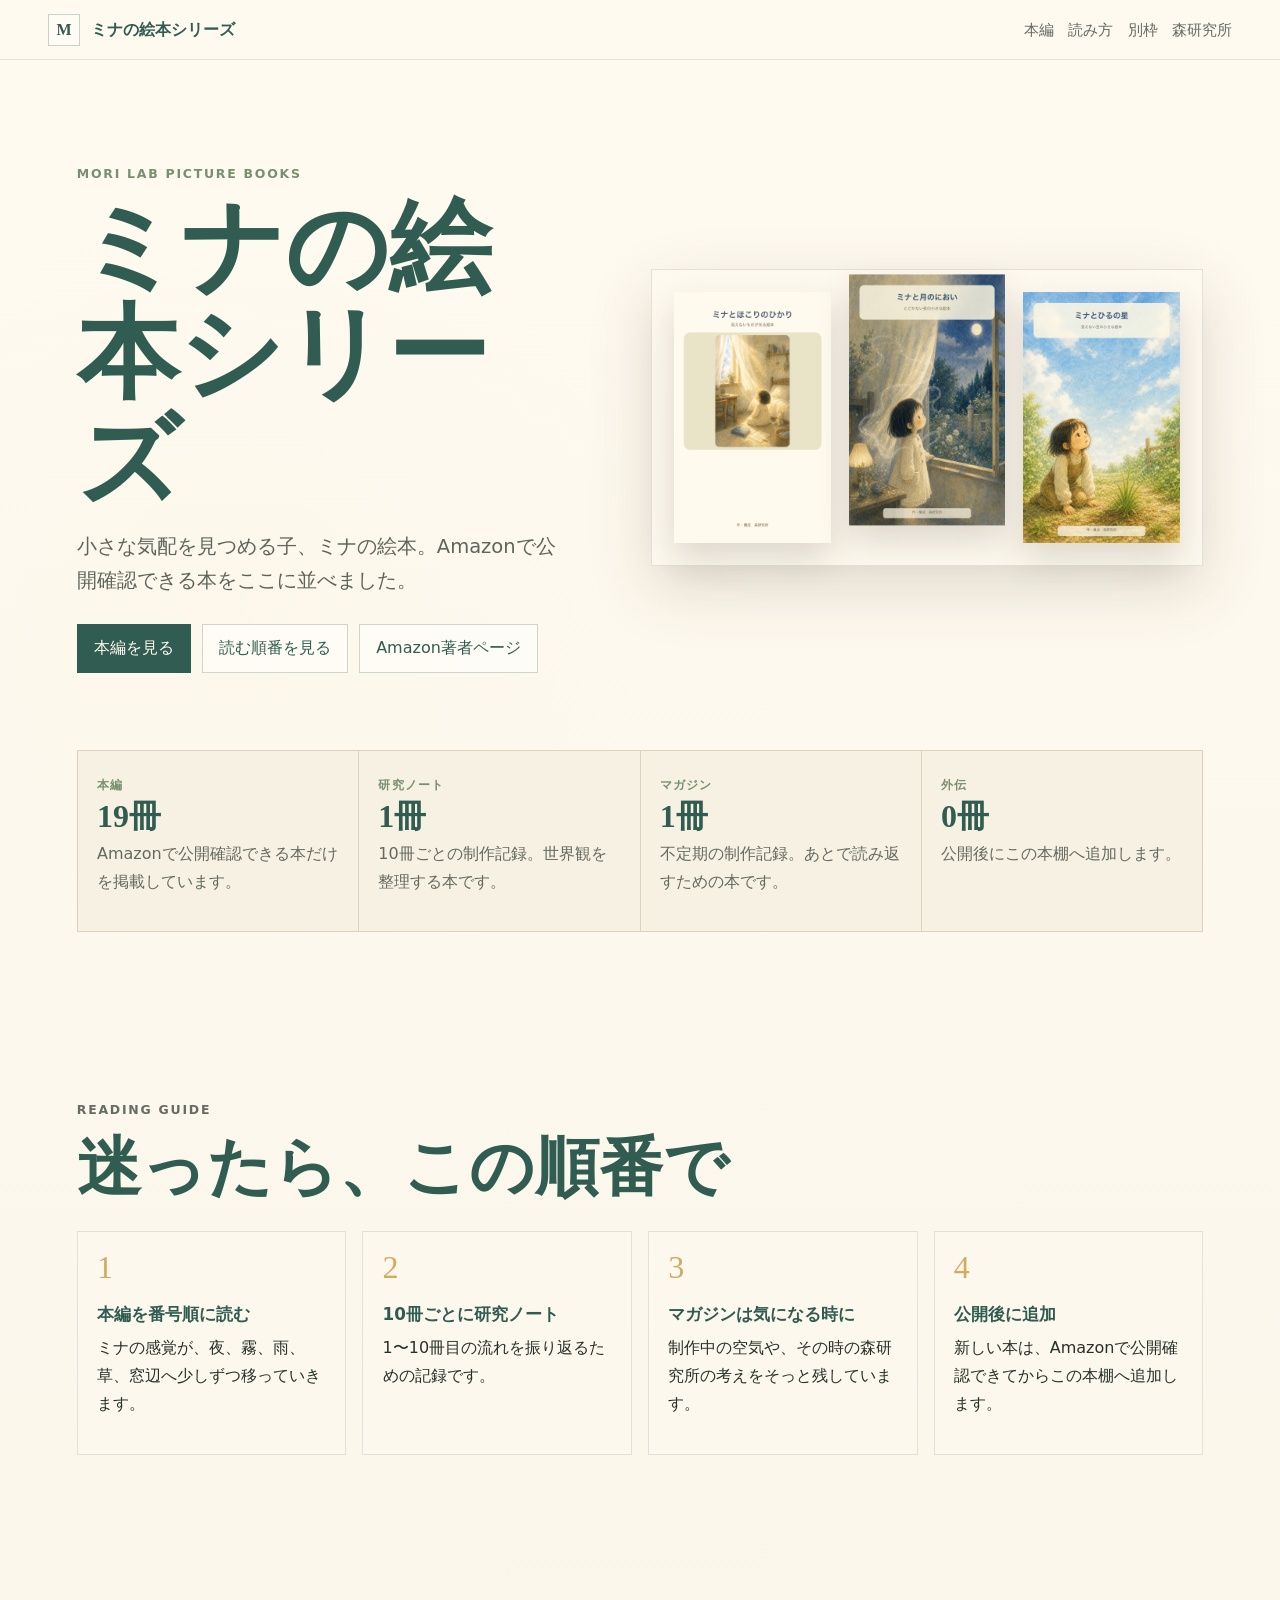
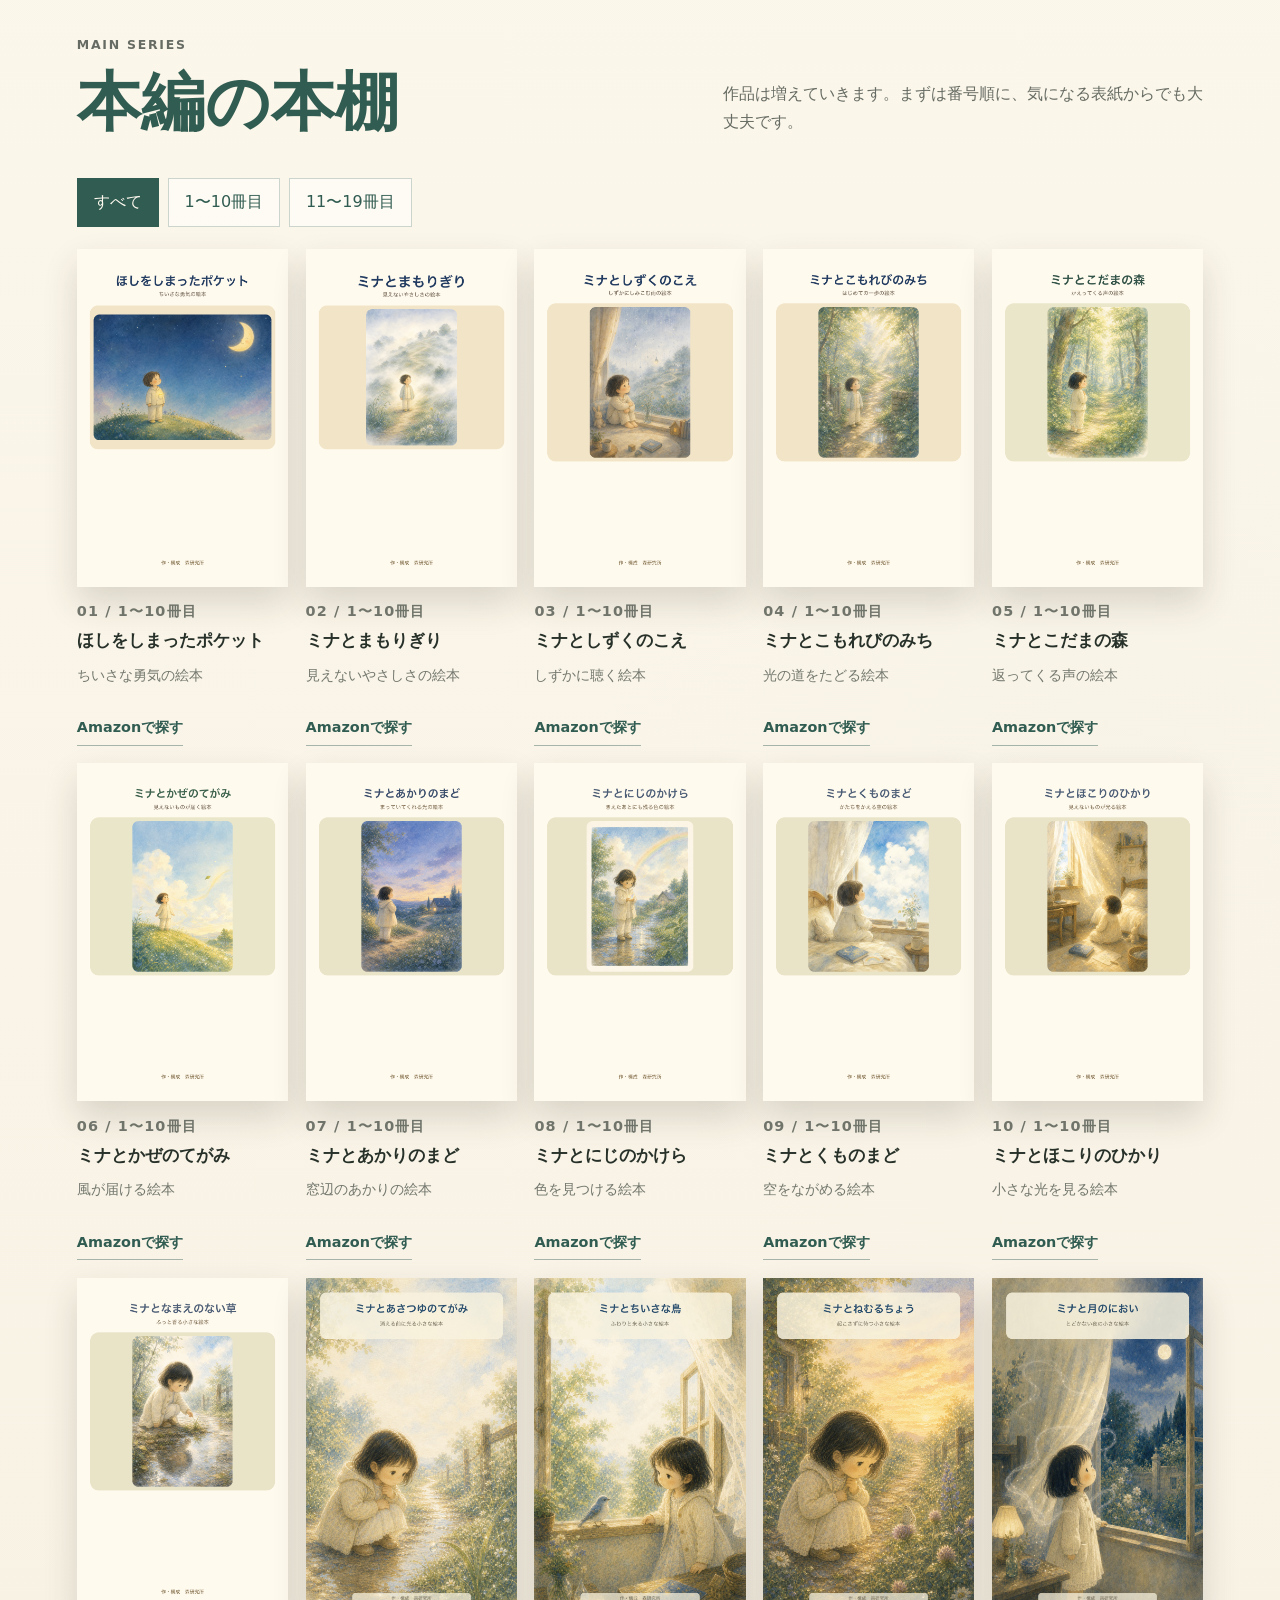
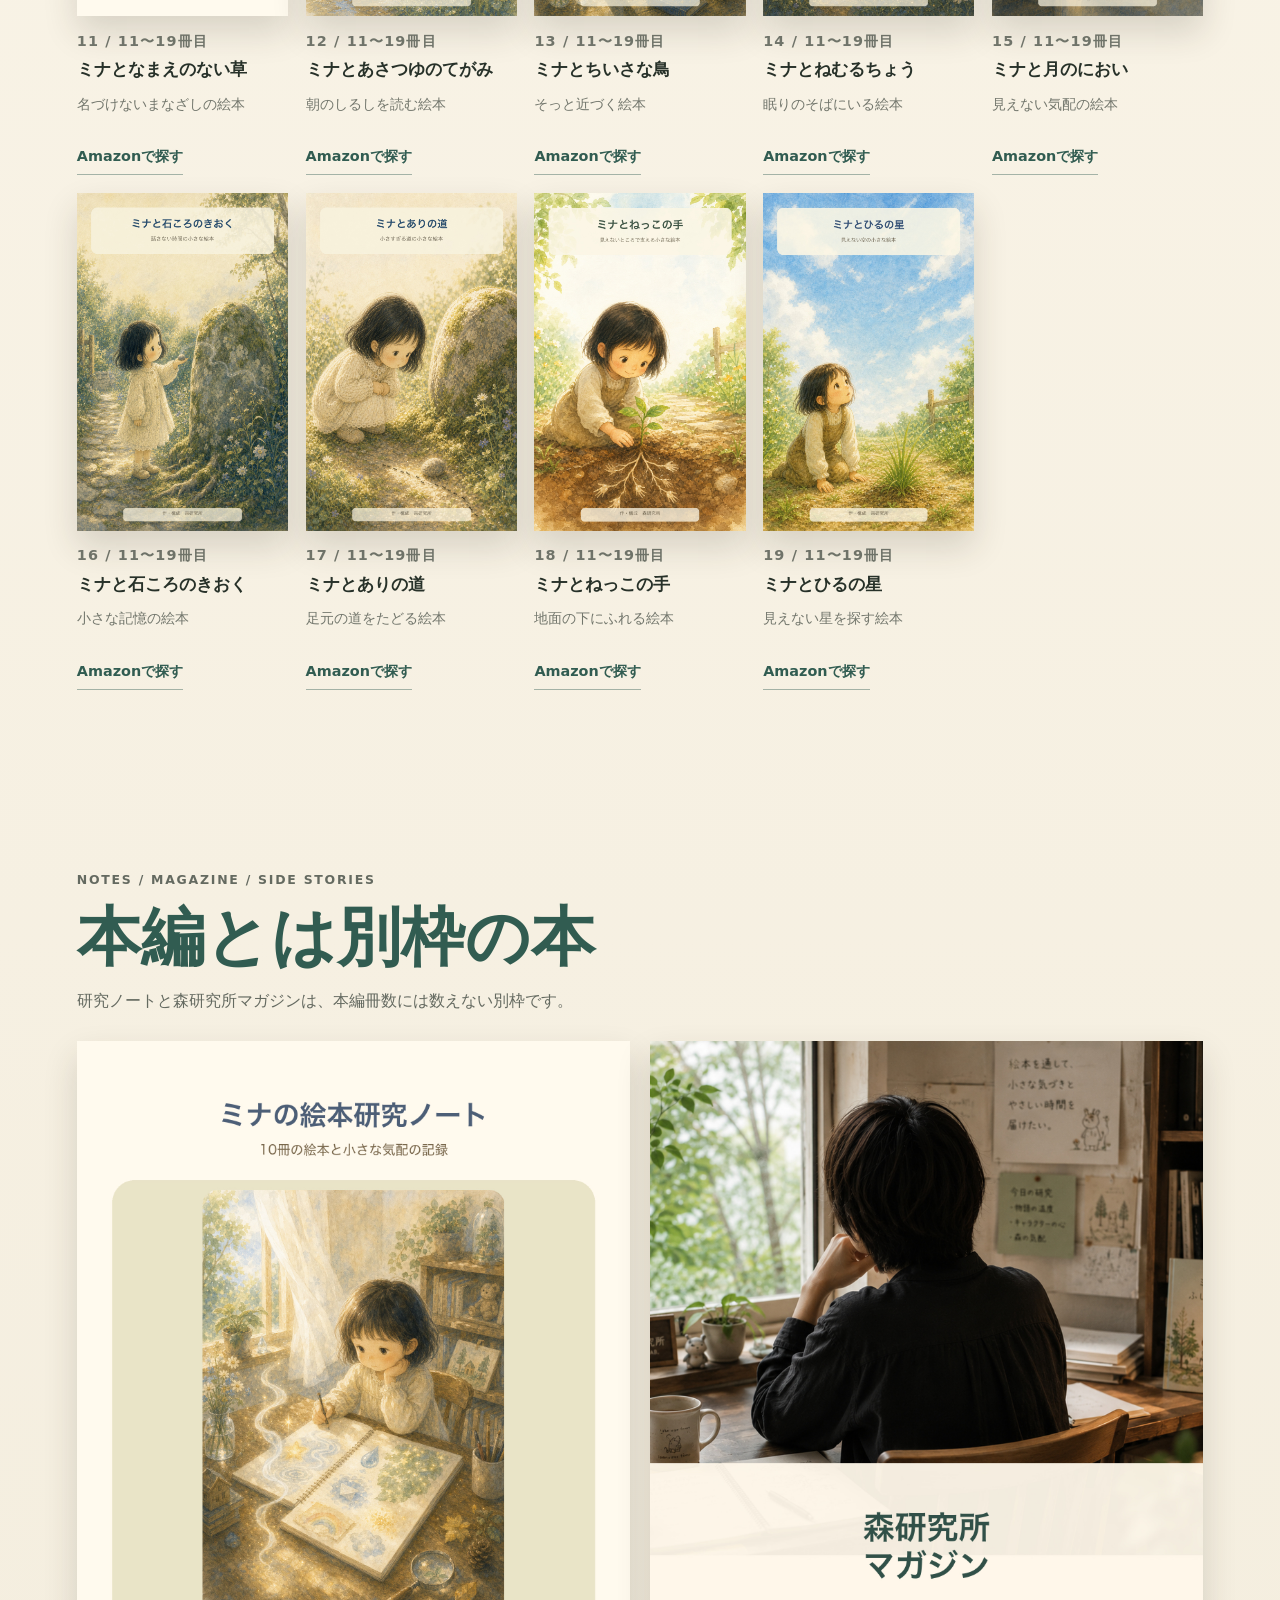
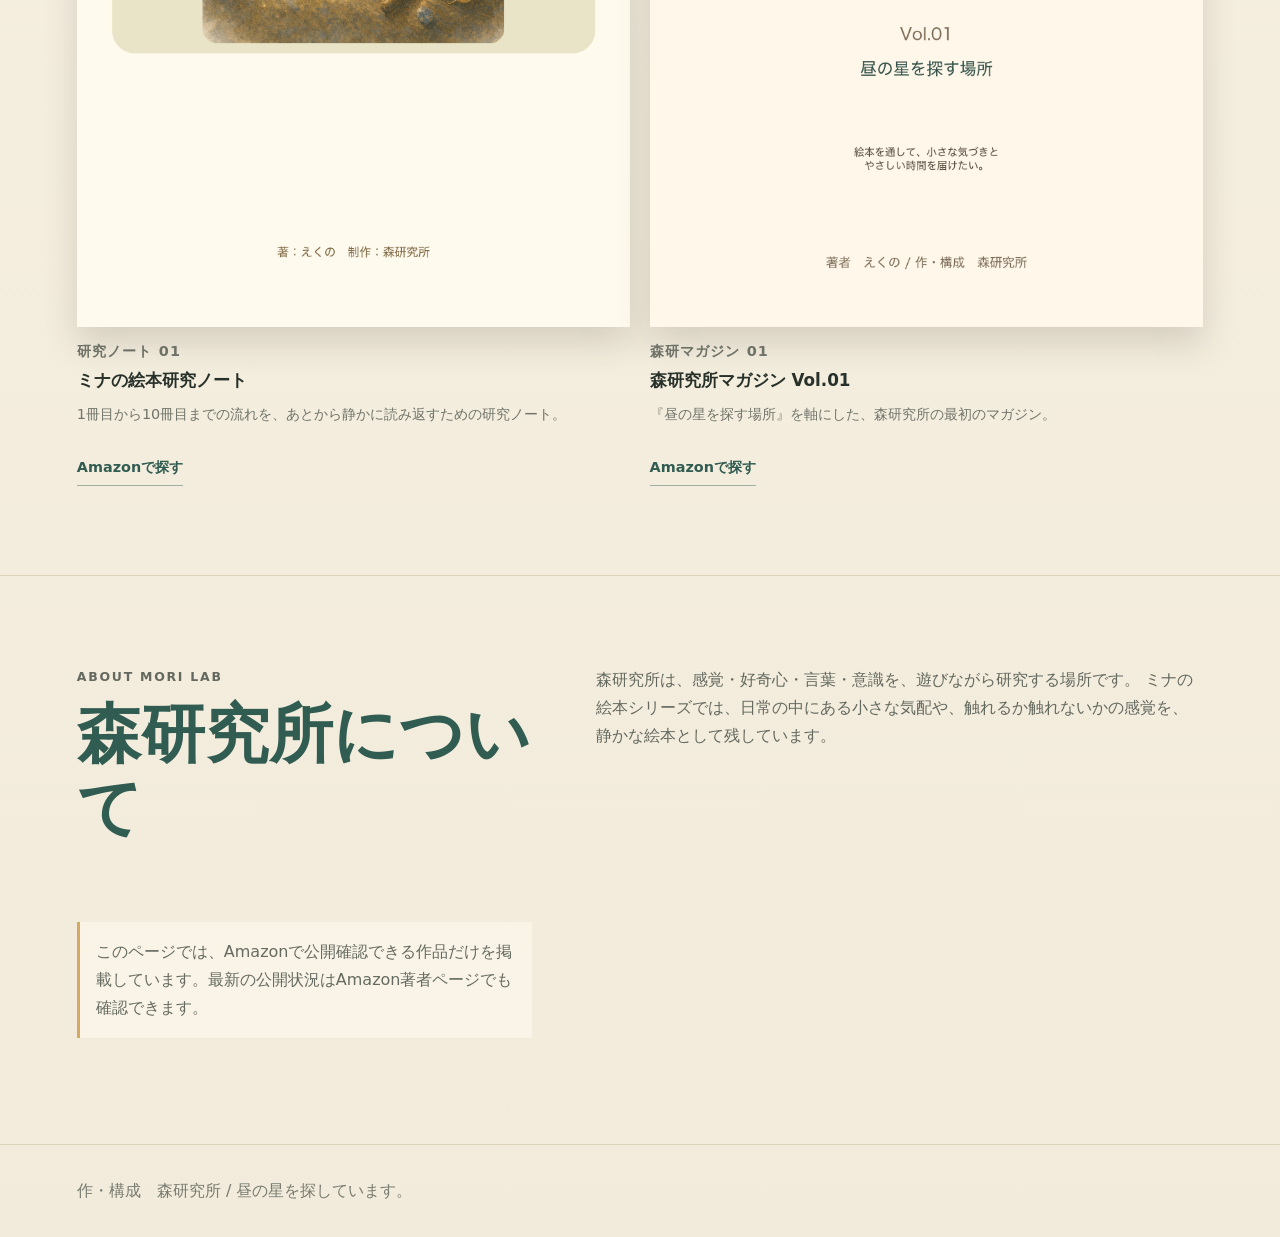
==== mina-series-site/index.html @ 563d8244 "Add files via upload" ====
<!doctype html>
<html lang="ja">
  <head>
    <meta charset="utf-8" />
    <meta name="viewport" content="width=device-width, initial-scale=1" />
    <title>ミナの絵本シリーズ | 森研究所</title>
    <meta
      name="description"
      content="森研究所が制作する、ミナの絵本シリーズの本棚。Amazonで公開確認できる本編、研究ノート、森研究所マガジンを掲載しています。"
    />
    <meta property="og:title" content="ミナの絵本シリーズ | 森研究所" />
    <meta
      property="og:description"
      content="小さな気配を見つめる絵本、ミナの絵本シリーズの本棚です。"
    />
    <meta property="og:type" content="website" />
    <meta property="og:image" content="19-mina-hiru-no-hoshi.jpg" />
    <link rel="stylesheet" href="styles.css" />
  </head>
  <body>
    <header class="site-header">
      <a class="brand" href="#top" aria-label="ミナの絵本シリーズ トップへ">
        <span class="brand-mark">M</span>
        <span>ミナの絵本シリーズ</span>
      </a>
      <nav class="nav" aria-label="ページ内ナビゲーション">
        <a href="#main-books">本編</a>
        <a href="#guide">読み方</a>
        <a href="#side-books">別枠</a>
        <a href="#about">森研究所</a>
      </nav>
    </header>

    <main id="top">
      <section class="hero" aria-label="ミナの絵本シリーズ">
        <div class="hero-copy">
          <p class="eyebrow">Mori Lab Picture Books</p>
          <h1>ミナの絵本シリーズ</h1>
          <p class="lead">
            小さな気配を見つめる子、ミナの絵本。Amazonで公開確認できる本をここに並べました。
          </p>
          <div class="hero-actions" aria-label="主要リンク">
            <a class="button primary" href="#main-books">本編を見る</a>
            <a class="button" href="#guide">読む順番を見る</a>
            <a class="button" href="https://www.amazon.co.jp/stores/%E3%81%88%E3%81%8F%E3%81%AE/author/B0H29YF2X4?ref=ap_rdr&shoppingPortalEnabled=true" target="_blank" rel="noreferrer">Amazon著者ページ</a>
          </div>
        </div>
        <div class="hero-shelf" aria-hidden="true">
          <img src="10-mina-hokori.jpg" alt="" />
          <img src="15-mina-tsuki-nioi.jpg" alt="" />
          <img src="19-mina-hiru-no-hoshi.jpg" alt="" />
        </div>
      </section>

      <section class="status-band" aria-label="現在の刊行状況">
        <article>
          <span>本編</span>
          <strong>19冊</strong>
          <p>Amazonで公開確認できる本だけを掲載しています。</p>
        </article>
        <article>
          <span>研究ノート</span>
          <strong>1冊</strong>
          <p>10冊ごとの制作記録。世界観を整理する本です。</p>
        </article>
        <article>
          <span>マガジン</span>
          <strong>1冊</strong>
          <p>不定期の制作記録。あとで読み返すための本です。</p>
        </article>
        <article>
          <span>外伝</span>
          <strong>0冊</strong>
          <p>公開後にこの本棚へ追加します。</p>
        </article>
      </section>

      <section id="guide" class="guide-section">
        <div class="section-heading">
          <p class="eyebrow">Reading Guide</p>
          <h2>迷ったら、この順番で</h2>
        </div>
        <div class="guide-grid">
          <article>
            <span>1</span>
            <h3>本編を番号順に読む</h3>
            <p>ミナの感覚が、夜、霧、雨、草、窓辺へ少しずつ移っていきます。</p>
          </article>
          <article>
            <span>2</span>
            <h3>10冊ごとに研究ノート</h3>
            <p>1〜10冊目の流れを振り返るための記録です。</p>
          </article>
          <article>
            <span>3</span>
            <h3>マガジンは気になる時に</h3>
            <p>制作中の空気や、その時の森研究所の考えをそっと残しています。</p>
          </article>
          <article>
            <span>4</span>
            <h3>公開後に追加</h3>
            <p>新しい本は、Amazonで公開確認できてからこの本棚へ追加します。</p>
          </article>
        </div>
      </section>

      <section id="main-books" class="books-section">
        <div class="section-heading split">
          <div>
            <p class="eyebrow">Main Series</p>
            <h2>本編の本棚</h2>
          </div>
          <p>
            作品は増えていきます。まずは番号順に、気になる表紙からでも大丈夫です。
          </p>
        </div>
        <div class="filters" aria-label="本編フィルター">
          <button class="filter is-active" type="button" data-filter="all">すべて</button>
          <button class="filter" type="button" data-filter="1-10">1〜10冊目</button>
          <button class="filter" type="button" data-filter="11-19">11〜19冊目</button>
        </div>
        <div id="book-grid" class="book-grid" aria-live="polite"></div>
      </section>

      <section id="side-books" class="side-section">
        <div class="section-heading">
          <p class="eyebrow">Notes / Magazine / Side Stories</p>
          <h2>本編とは別枠の本</h2>
          <p>研究ノートと森研究所マガジンは、本編冊数には数えない別枠です。</p>
        </div>
        <div id="side-grid" class="side-grid"></div>
      </section>

      <section id="about" class="about-section">
        <div>
          <p class="eyebrow">About Mori Lab</p>
          <h2>森研究所について</h2>
        </div>
        <p>
          森研究所は、感覚・好奇心・言葉・意識を、遊びながら研究する場所です。
          ミナの絵本シリーズでは、日常の中にある小さな気配や、触れるか触れないかの感覚を、静かな絵本として残しています。
        </p>
        <p class="note">
          このページでは、Amazonで公開確認できる作品だけを掲載しています。最新の公開状況はAmazon著者ページでも確認できます。
        </p>
      </section>
    </main>

    <footer class="footer">
      <p>作・構成　森研究所 / 昼の星を探しています。</p>
    </footer>

    <script src="script.js"></script>
  </body>
</html>
---- mina-series-site/styles.css ----
:root {
  --ink: #273129;
  --muted: #74776c;
  --paper: #f8f3e7;
  --soft: #fffaf0;
  --line: #ddd3bd;
  --moss: #315c51;
  --leaf: #78906f;
  --blue: #7f9eac;
  --gold: #d4aa61;
  --shadow: rgba(64, 51, 31, 0.16);
}

* {
  box-sizing: border-box;
}

html {
  scroll-behavior: smooth;
}

body {
  margin: 0;
  color: var(--ink);
  background:
    linear-gradient(180deg, rgba(255, 250, 239, 0.92), rgba(241, 234, 217, 0.94)),
    radial-gradient(circle at 18% 10%, rgba(212, 170, 97, 0.22), transparent 26rem),
    radial-gradient(circle at 86% 40%, rgba(127, 158, 172, 0.18), transparent 32rem);
  font-family: "Yu Gothic", "Hiragino Kaku Gothic ProN", Meiryo, system-ui, sans-serif;
  line-height: 1.75;
}

a {
  color: inherit;
  text-decoration: none;
}

button {
  font: inherit;
}

.site-header {
  position: sticky;
  top: 0;
  z-index: 10;
  display: flex;
  align-items: center;
  justify-content: space-between;
  gap: 1rem;
  padding: 0.85rem clamp(1rem, 4vw, 3rem);
  border-bottom: 1px solid rgba(49, 92, 81, 0.14);
  background: rgba(255, 250, 240, 0.86);
  backdrop-filter: blur(14px);
}

.brand,
.nav {
  display: flex;
  align-items: center;
}

.brand {
  gap: 0.7rem;
  color: var(--moss);
  font-weight: 700;
}

.brand-mark {
  display: grid;
  width: 2rem;
  height: 2rem;
  place-items: center;
  border: 1px solid rgba(49, 92, 81, 0.26);
  background: rgba(255, 255, 255, 0.38);
  font-family: Georgia, serif;
}

.nav {
  gap: 0.9rem;
  color: rgba(39, 49, 41, 0.72);
  font-size: 0.92rem;
}

.nav a:hover {
  color: var(--moss);
}

.hero {
  display: grid;
  grid-template-columns: minmax(0, 0.9fr) minmax(20rem, 1fr);
  gap: clamp(2rem, 6vw, 5rem);
  align-items: center;
  padding: clamp(3rem, 8vw, 7rem) clamp(1rem, 6vw, 5rem) clamp(2.5rem, 6vw, 5rem);
}

.hero-copy {
  max-width: 42rem;
}

.eyebrow {
  margin: 0 0 0.65rem;
  color: var(--leaf);
  font-size: 0.78rem;
  font-weight: 800;
  letter-spacing: 0.14em;
  text-transform: uppercase;
}

h1,
h2,
h3,
p {
  margin-top: 0;
}

h1,
h2 {
  font-family: Georgia, "Yu Mincho", "Hiragino Mincho ProN", serif;
  letter-spacing: 0;
}

h1 {
  margin-bottom: 1rem;
  color: var(--moss);
  font-size: clamp(3.1rem, 8vw, 6.8rem);
  line-height: 1.04;
}

h2 {
  margin-bottom: 0.75rem;
  color: var(--moss);
  font-size: clamp(2rem, 5vw, 4rem);
  line-height: 1.16;
}

h3 {
  margin-bottom: 0.45rem;
  color: var(--moss);
  font-size: 1.05rem;
  line-height: 1.45;
}

.lead {
  color: rgba(39, 49, 41, 0.74);
  font-size: clamp(1.04rem, 1.8vw, 1.22rem);
}

.hero-actions {
  display: flex;
  flex-wrap: wrap;
  gap: 0.7rem;
  margin-top: 1.6rem;
}

.button,
.filter {
  min-height: 2.7rem;
  border: 1px solid rgba(49, 92, 81, 0.24);
  background: rgba(255, 255, 255, 0.46);
  color: var(--moss);
  padding: 0.58rem 1rem;
  cursor: pointer;
}

.button.primary,
.filter.is-active {
  background: var(--moss);
  color: var(--soft);
}

.hero-shelf {
  display: grid;
  grid-template-columns: repeat(3, minmax(0, 1fr));
  gap: clamp(0.6rem, 2vw, 1.1rem);
  align-items: end;
  padding: clamp(1rem, 2vw, 1.4rem);
  border: 1px solid rgba(49, 92, 81, 0.14);
  background: rgba(255, 250, 239, 0.58);
  box-shadow: 0 22px 60px var(--shadow);
}

.hero-shelf img,
.book-cover-link img,
.side-cover-link img {
  display: block;
  width: 100%;
  height: auto;
  box-shadow: 0 16px 32px rgba(51, 45, 33, 0.16);
}

.hero-shelf img:nth-child(2) {
  transform: translateY(-1.1rem);
}

.status-band {
  display: grid;
  grid-template-columns: repeat(4, 1fr);
  gap: 1px;
  margin: 0 clamp(1rem, 6vw, 5rem) clamp(3rem, 6vw, 5rem);
  border: 1px solid var(--line);
  background: var(--line);
}

.status-band article {
  padding: 1.2rem;
  background: rgba(255, 250, 239, 0.78);
}

.status-band span,
.book-number,
.side-type {
  color: var(--leaf);
  font-size: 0.78rem;
  font-weight: 800;
  letter-spacing: 0.1em;
}

.status-band strong {
  display: block;
  margin: 0.1rem 0 0.35rem;
  color: var(--moss);
  font-family: Georgia, serif;
  font-size: 2rem;
  line-height: 1.1;
}

.status-band p,
.section-heading p,
.book-card p,
.side-card p,
.about-section p {
  color: rgba(39, 49, 41, 0.7);
}

.guide-section,
.books-section,
.side-section,
.about-section {
  padding: clamp(3rem, 7vw, 6rem) clamp(1rem, 6vw, 5rem);
}

.section-heading {
  max-width: 56rem;
  margin-bottom: 1.6rem;
}

.section-heading.split {
  display: flex;
  align-items: end;
  justify-content: space-between;
  gap: 2rem;
  max-width: none;
}

.section-heading.split p {
  max-width: 30rem;
}

.guide-grid {
  display: grid;
  grid-template-columns: repeat(4, 1fr);
  gap: 1rem;
}

.guide-grid article {
  min-height: 14rem;
  padding: 1.2rem;
  border: 1px solid rgba(49, 92, 81, 0.14);
  background: rgba(255, 250, 239, 0.58);
}

.guide-grid span {
  display: block;
  margin-bottom: 1.2rem;
  color: var(--gold);
  font-family: Georgia, serif;
  font-size: 2rem;
  line-height: 1;
}

.filters {
  display: flex;
  flex-wrap: wrap;
  gap: 0.55rem;
  margin-bottom: 1.4rem;
}

.book-grid {
  display: grid;
  grid-template-columns: repeat(auto-fill, minmax(11rem, 1fr));
  gap: 1.1rem;
}

.book-card,
.side-card {
  display: flex;
  flex-direction: column;
  gap: 0.85rem;
  min-width: 0;
}

.book-card-body,
.side-card > div {
  display: grid;
  gap: 0.25rem;
}

.book-card h3,
.side-card h3 {
  color: var(--ink);
  font-weight: 800;
  line-height: 1.45;
}

.book-card-body p,
.side-card p {
  color: rgba(39, 49, 41, 0.64);
  font-size: 0.9rem;
  line-height: 1.65;
}

.book-meta {
  margin: 0;
  color: var(--leaf);
  font-size: 0.76rem;
  font-weight: 800;
  letter-spacing: 0.08em;
}

.text-link {
  display: inline-flex;
  align-items: center;
  width: fit-content;
  min-height: 2.2rem;
  margin-top: 0.3rem;
  border-bottom: 1px solid rgba(49, 92, 81, 0.42);
  color: var(--moss);
  font-size: 0.9rem;
  font-weight: 700;
}

.book-group-label {
  grid-column: 1 / -1;
  margin: 1.5rem 0 0.2rem;
  padding-top: 1.1rem;
  border-top: 1px solid var(--line);
  color: var(--moss);
  font-weight: 800;
}

.side-grid {
  display: grid;
  grid-template-columns: repeat(auto-fit, minmax(13rem, 1fr));
  gap: 1.2rem;
}

.about-section {
  display: grid;
  grid-template-columns: minmax(14rem, 0.75fr) minmax(0, 1fr);
  gap: clamp(1.4rem, 5vw, 4rem);
  border-top: 1px solid var(--line);
}

.about-section .note {
  padding: 1rem;
  border-left: 3px solid var(--gold);
  background: rgba(255, 250, 239, 0.6);
}

.footer {
  padding: 2rem clamp(1rem, 6vw, 5rem);
  border-top: 1px solid var(--line);
  color: rgba(39, 49, 41, 0.6);
}

.footer p {
  margin: 0;
}

@media (max-width: 900px) {
  .site-header,
  .section-heading.split {
    align-items: flex-start;
    flex-direction: column;
  }

  .nav {
    flex-wrap: wrap;
  }

  .hero,
  .about-section {
    grid-template-columns: 1fr;
  }

  .status-band,
  .guide-grid {
    grid-template-columns: repeat(2, 1fr);
  }
}

@media (max-width: 560px) {
  .status-band,
  .guide-grid {
    grid-template-columns: 1fr;
  }

  .hero-shelf {
    grid-template-columns: repeat(3, 34vw);
    margin-inline: -1rem;
    overflow: hidden;
  }

  .book-grid {
    grid-template-columns: repeat(2, minmax(0, 1fr));
  }
}
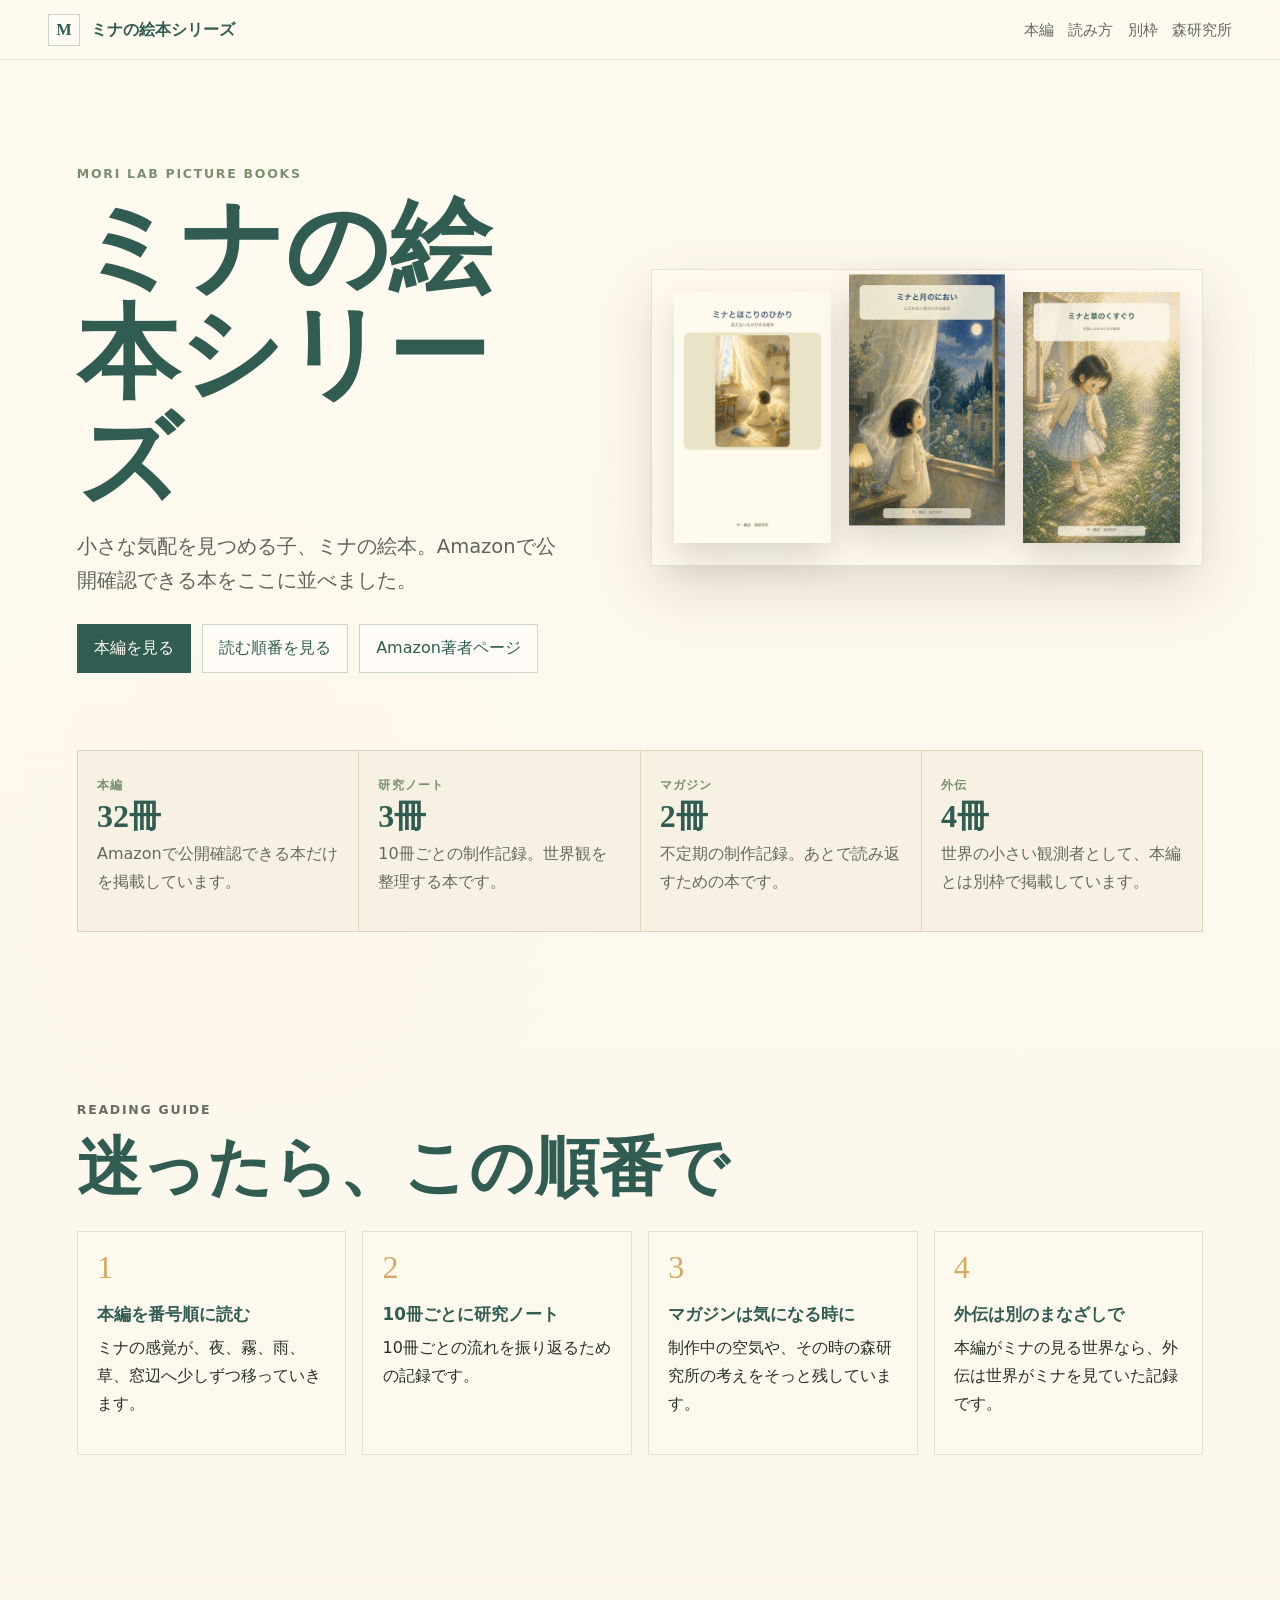
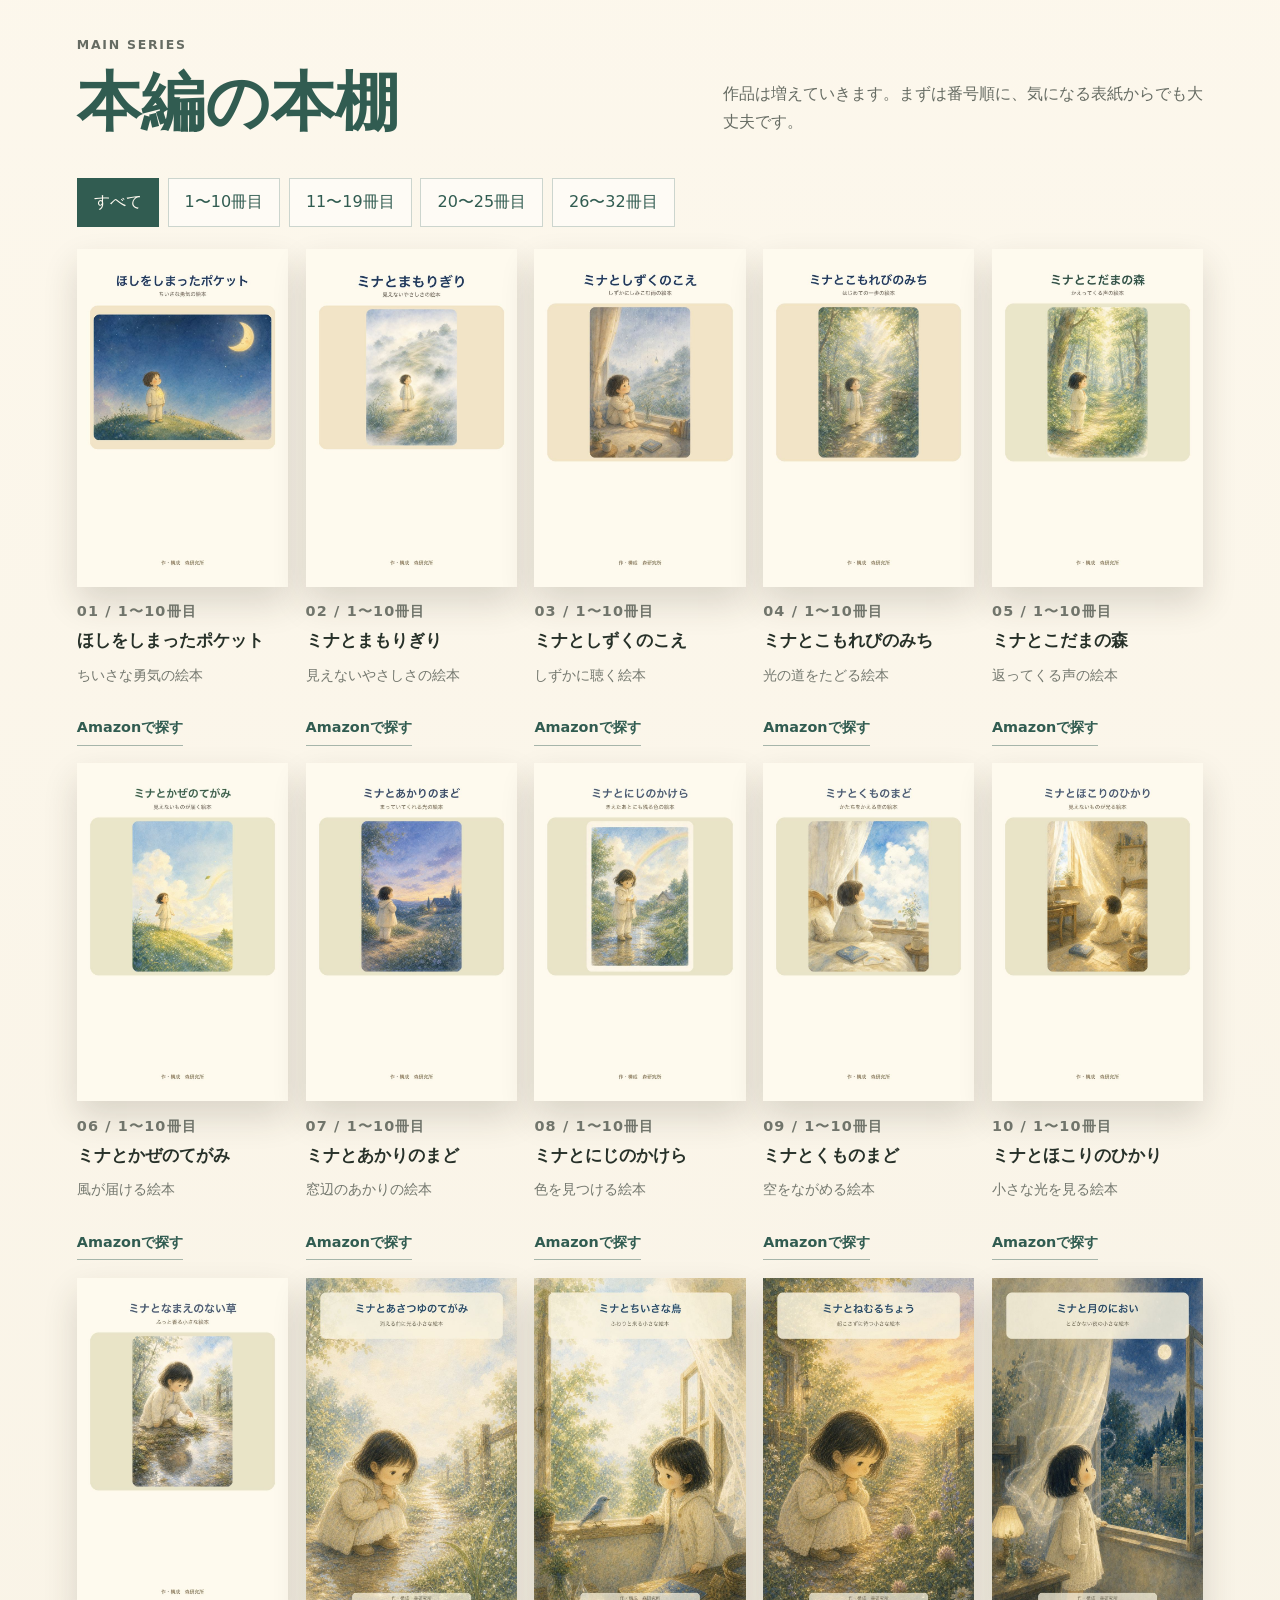
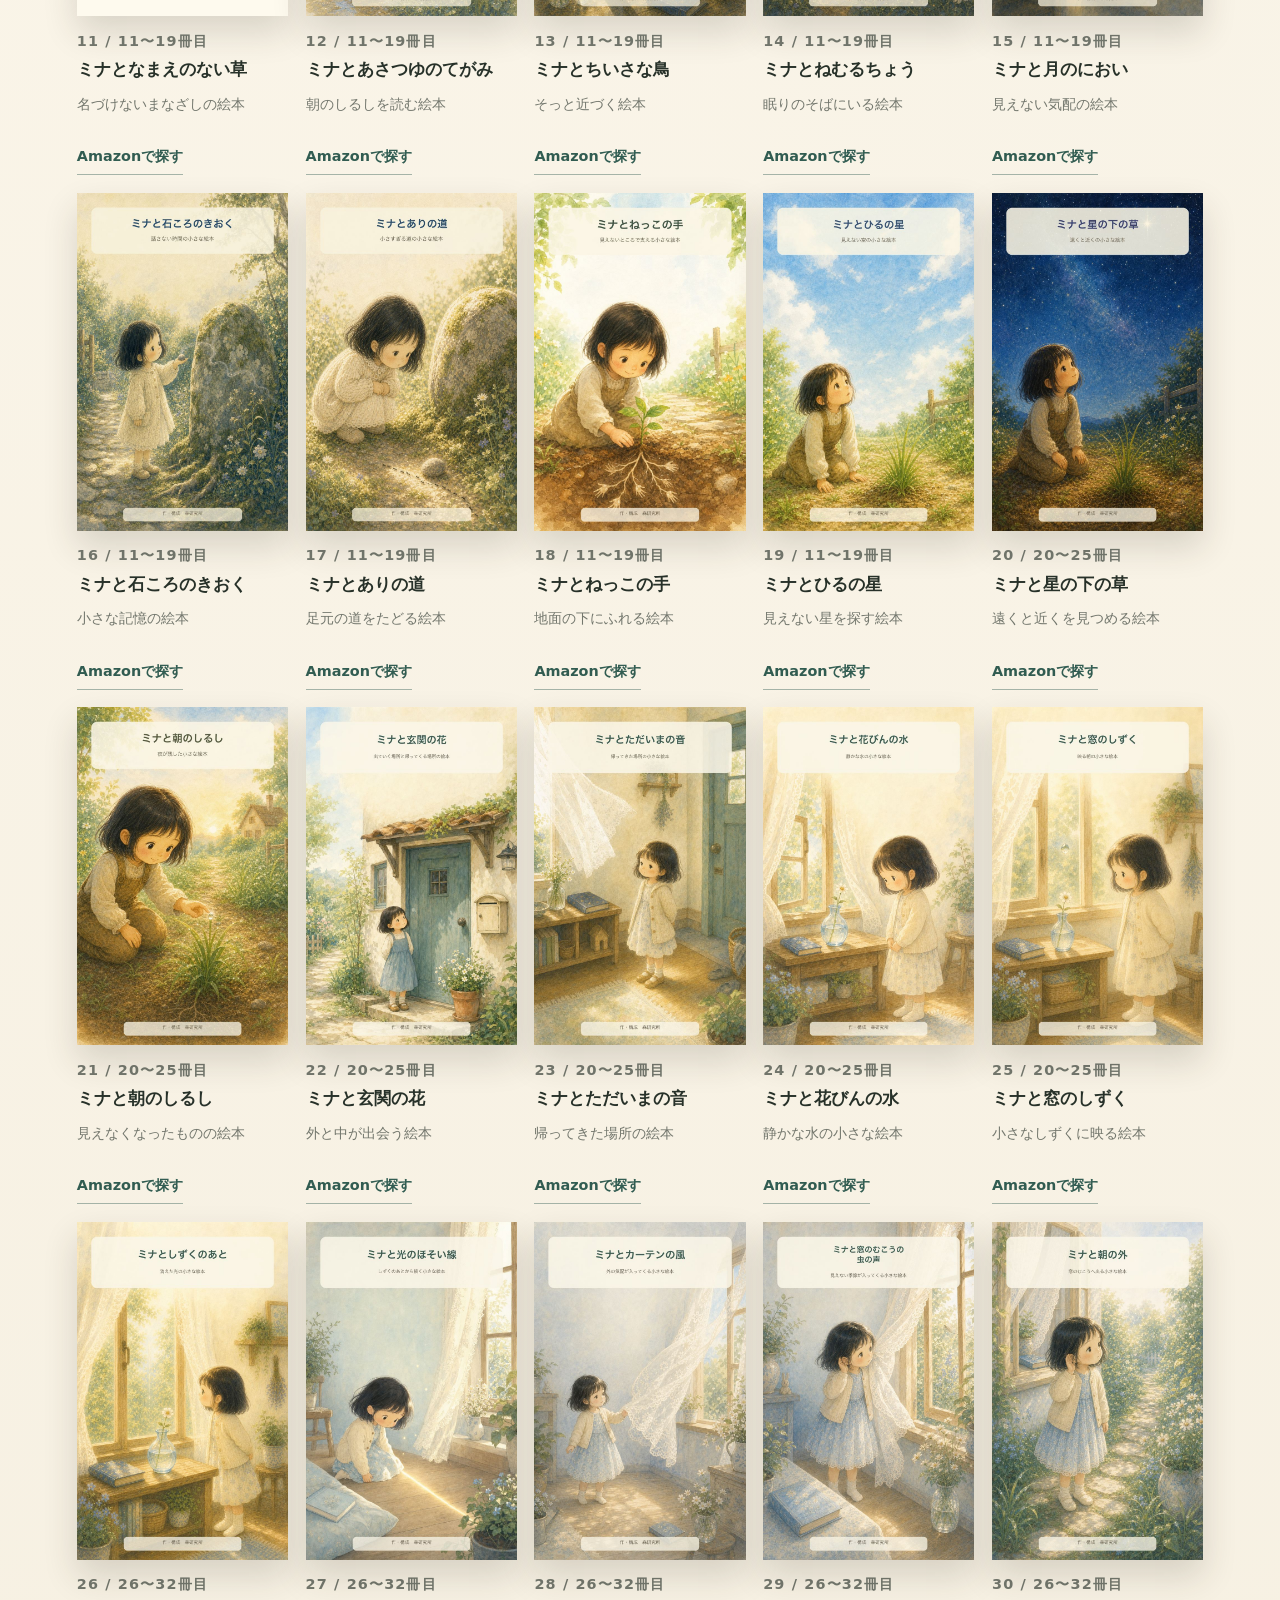
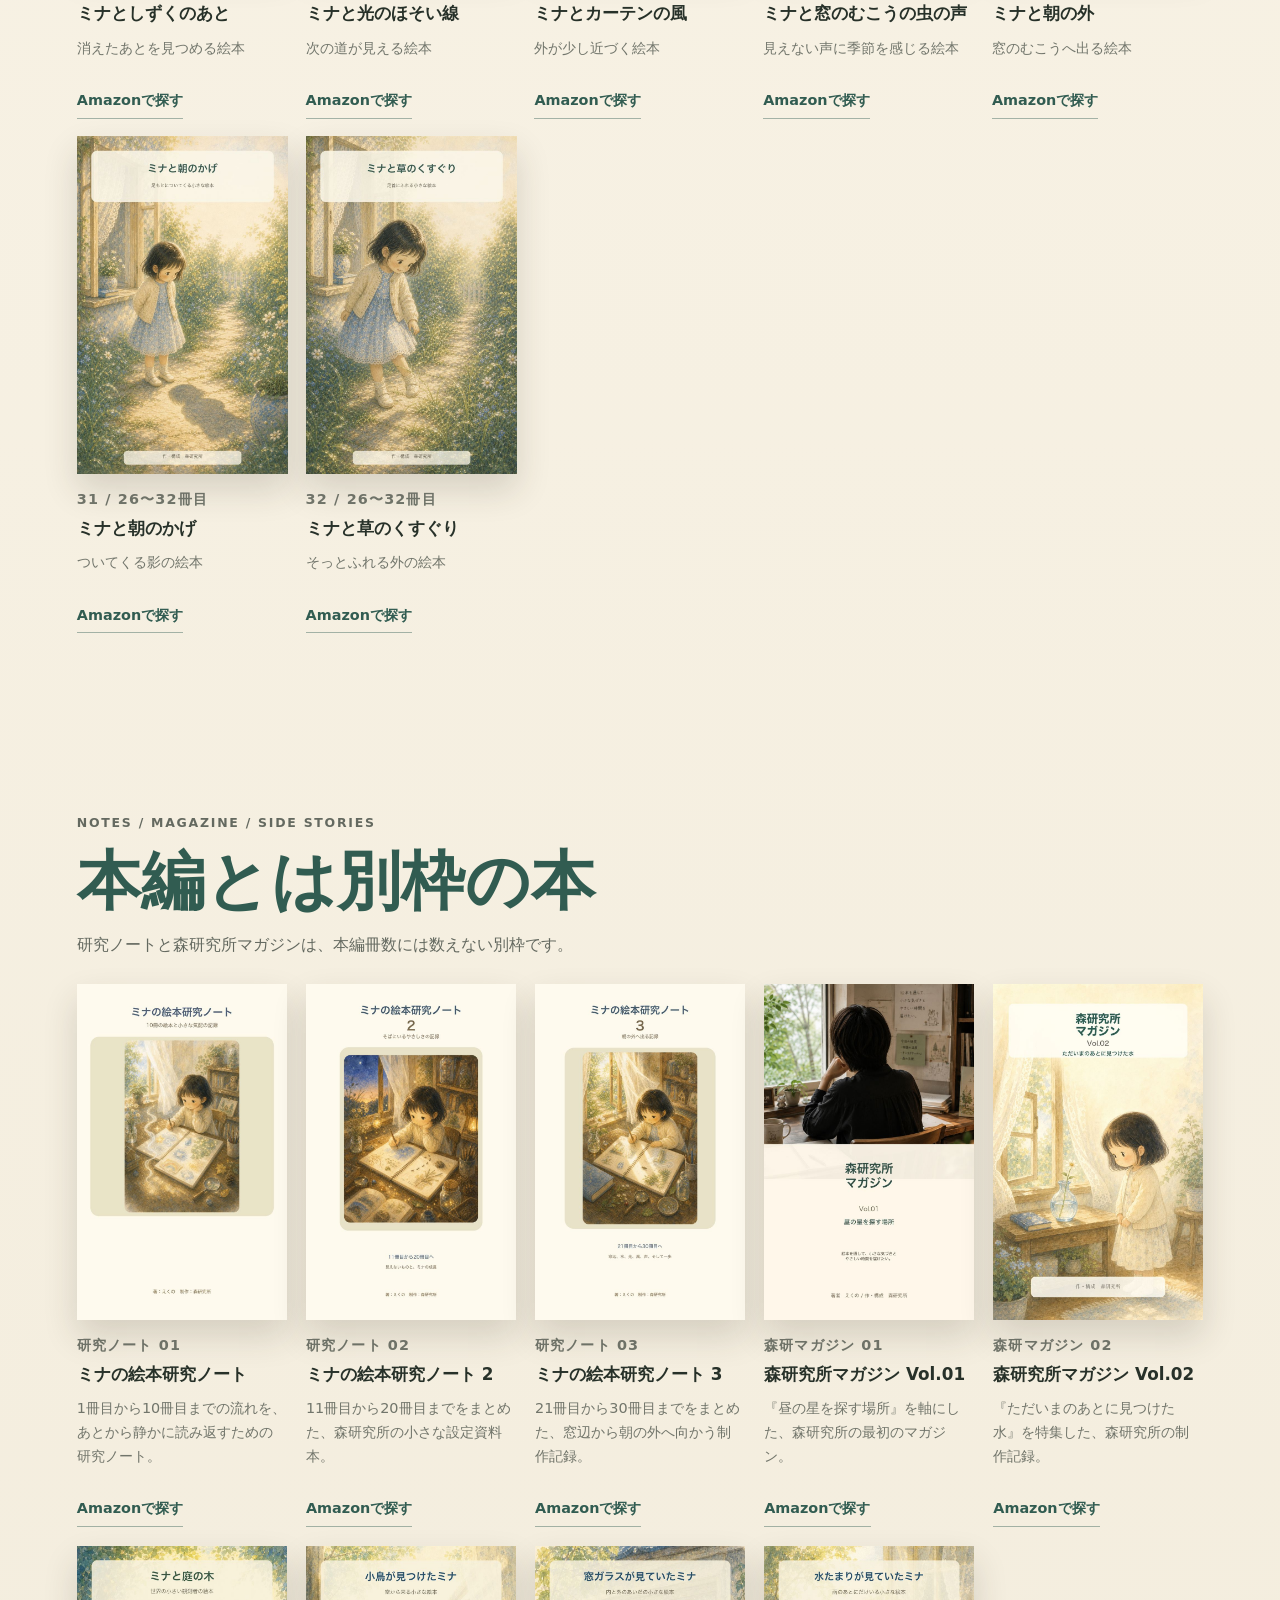
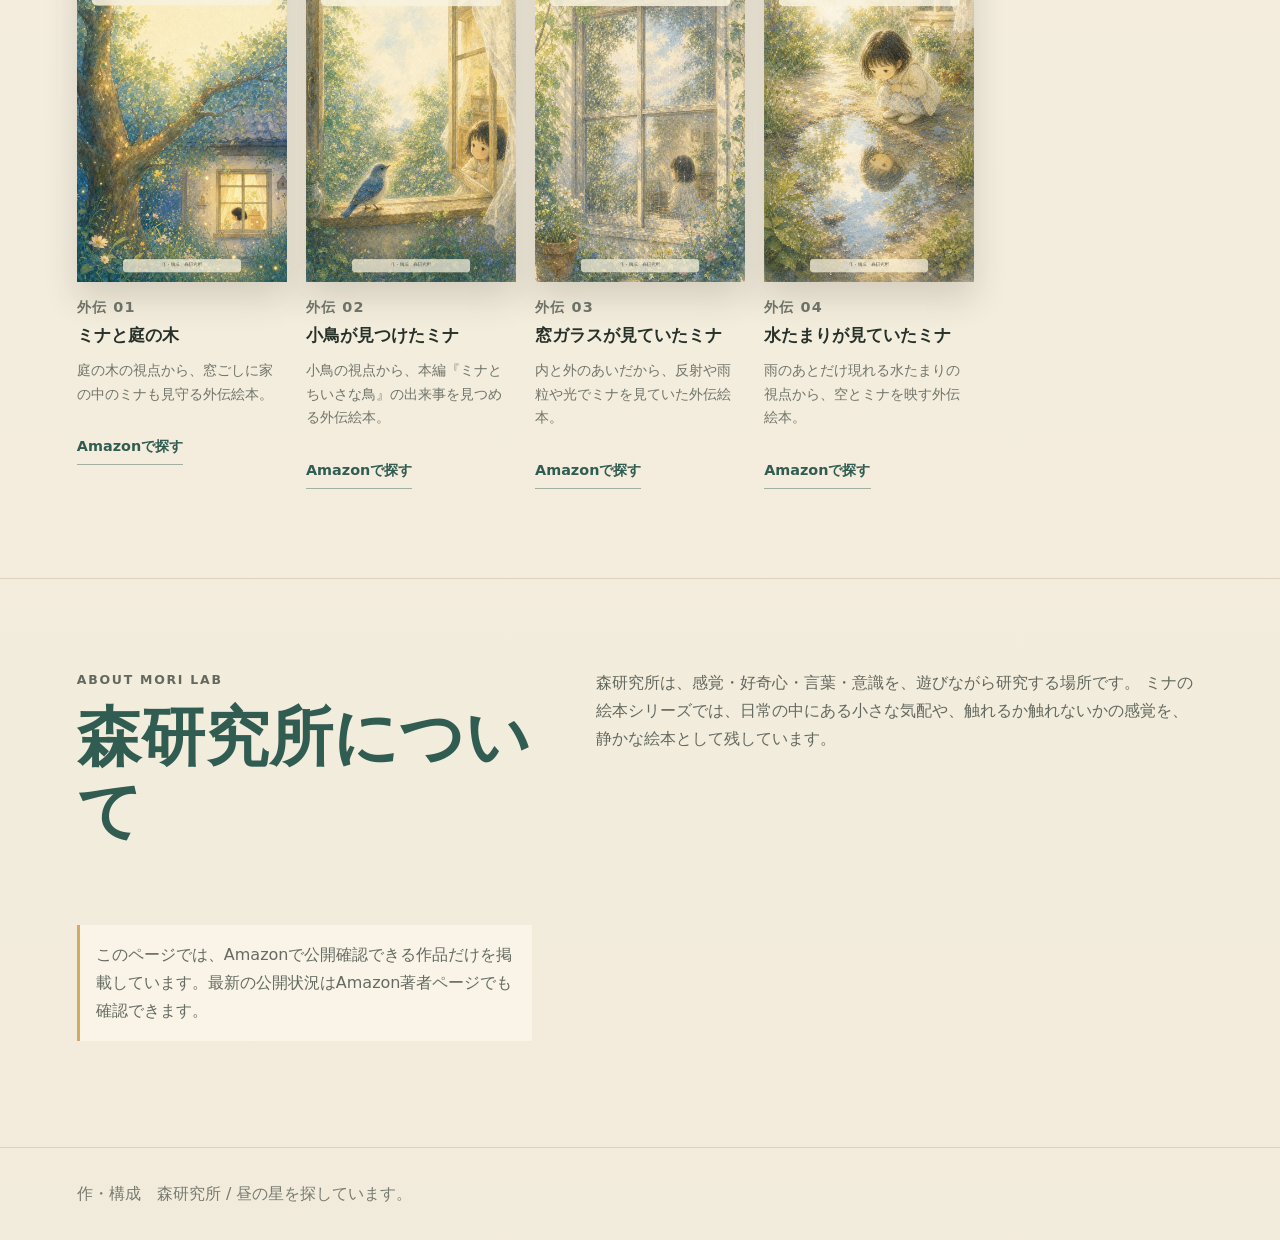
==== commit ac74f61e: "Add files via upload" ====
--- a/mina-series-site/index.html
+++ b/mina-series-site/index.html
@@ -15,6 +15,11 @@
     />
     <meta property="og:type" content="website" />
     <meta property="og:image" content="19-mina-hiru-no-hoshi.jpg" />
+    <script
+      async
+      src="https://pagead2.googlesyndication.com/pagead/js/adsbygoogle.js?client=ca-pub-0054980586385736"
+      crossorigin="anonymous"
+    ></script>
     <link rel="stylesheet" href="styles.css" />
   </head>
   <body>
@@ -48,30 +53,30 @@
         <div class="hero-shelf" aria-hidden="true">
           <img src="10-mina-hokori.jpg" alt="" />
           <img src="15-mina-tsuki-nioi.jpg" alt="" />
-          <img src="19-mina-hiru-no-hoshi.jpg" alt="" />
+          <img src="32-mina-kusa-no-kusuguri.jpg" alt="" />
         </div>
       </section>
 
       <section class="status-band" aria-label="現在の刊行状況">
         <article>
           <span>本編</span>
-          <strong>19冊</strong>
+          <strong>32冊</strong>
           <p>Amazonで公開確認できる本だけを掲載しています。</p>
         </article>
         <article>
           <span>研究ノート</span>
-          <strong>1冊</strong>
+          <strong>3冊</strong>
           <p>10冊ごとの制作記録。世界観を整理する本です。</p>
         </article>
         <article>
           <span>マガジン</span>
-          <strong>1冊</strong>
+          <strong>2冊</strong>
           <p>不定期の制作記録。あとで読み返すための本です。</p>
         </article>
         <article>
           <span>外伝</span>
-          <strong>0冊</strong>
-          <p>公開後にこの本棚へ追加します。</p>
+          <strong>4冊</strong>
+          <p>世界の小さい観測者として、本編とは別枠で掲載しています。</p>
         </article>
       </section>
 
@@ -89,7 +94,7 @@
           <article>
             <span>2</span>
             <h3>10冊ごとに研究ノート</h3>
-            <p>1〜10冊目の流れを振り返るための記録です。</p>
+            <p>10冊ごとの流れを振り返るための記録です。</p>
           </article>
           <article>
             <span>3</span>
@@ -98,8 +103,8 @@
           </article>
           <article>
             <span>4</span>
-            <h3>公開後に追加</h3>
-            <p>新しい本は、Amazonで公開確認できてからこの本棚へ追加します。</p>
+            <h3>外伝は別のまなざしで</h3>
+            <p>本編がミナの見る世界なら、外伝は世界がミナを見ていた記録です。</p>
           </article>
         </div>
       </section>
@@ -118,6 +123,8 @@
           <button class="filter is-active" type="button" data-filter="all">すべて</button>
           <button class="filter" type="button" data-filter="1-10">1〜10冊目</button>
           <button class="filter" type="button" data-filter="11-19">11〜19冊目</button>
+          <button class="filter" type="button" data-filter="20-25">20〜25冊目</button>
+          <button class="filter" type="button" data-filter="26-32">26〜32冊目</button>
         </div>
         <div id="book-grid" class="book-grid" aria-live="polite"></div>
       </section>
